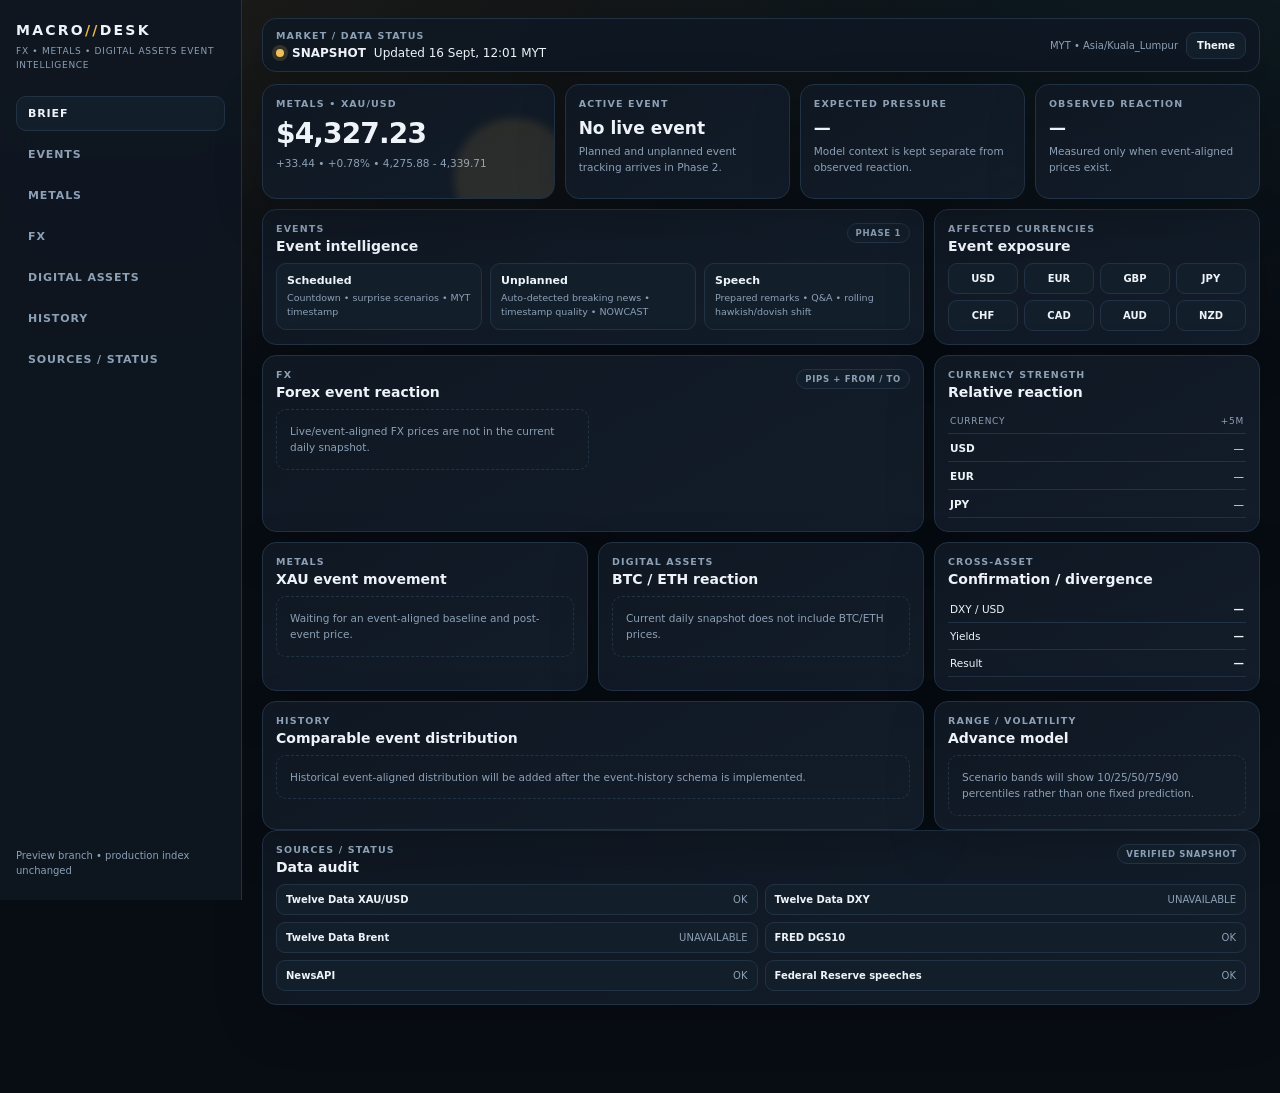
==== macro-preview.html @ f7bb3687 "feat: add MACRO DESK multi-asset preview shell" ====
<!doctype html>
<html lang="en" data-theme="dark">
<head>
  <meta charset="utf-8">
  <meta name="viewport" content="width=device-width, initial-scale=1, viewport-fit=cover">
  <meta name="color-scheme" content="dark light">
  <meta name="theme-color" content="#080d14">
  <title>MACRO//DESK — FX • Metals • Digital Assets Event Intelligence</title>
  <link rel="stylesheet" href="./macro/ui/macro-desk.css">
</head>
<body>
  <div class="app-shell">
    <aside class="rail" aria-label="MACRO DESK navigation">
      <div class="brand-block"><div class="brand">MACRO<span>//</span>DESK</div><div class="brand-sub">FX • Metals • Digital Assets Event Intelligence</div></div>
      <nav class="rail-nav" aria-label="Primary">
        <button class="nav-item active" data-view="BRIEF">BRIEF</button><button class="nav-item" data-view="EVENTS">EVENTS</button><button class="nav-item" data-view="METALS">METALS</button><button class="nav-item" data-view="FX">FX</button><button class="nav-item" data-view="DIGITAL ASSETS">DIGITAL ASSETS</button><button class="nav-item" data-view="HISTORY">HISTORY</button><button class="nav-item" data-view="SOURCES">SOURCES / STATUS</button>
      </nav>
      <div class="rail-foot">Preview branch • production index unchanged</div>
    </aside>

    <main class="main">
      <header class="status-strip">
        <div><div class="eyebrow">MARKET / DATA STATUS</div><div class="status-line"><span id="status-dot" class="status-dot"></span><strong id="feed-status">SNAPSHOT</strong><span id="updated-at">—</span></div></div>
        <div class="status-actions"><span class="time-zone">MYT • Asia/Kuala_Lumpur</span><button id="theme-toggle" class="ghost-btn" type="button">Theme</button></div>
      </header>

      <section class="hero-grid" data-view-section="BRIEF METALS">
        <article class="panel hero-card accent-card"><div class="eyebrow">METALS • XAU/USD</div><div id="xau-price" class="hero-value">—</div><div id="xau-change" class="hero-meta">—</div></article>
        <article class="panel hero-card"><div class="eyebrow">ACTIVE EVENT</div><div id="active-event" class="hero-label">No live event</div><div class="hero-meta">Planned and unplanned event tracking arrives in Phase 2.</div></article>
        <article class="panel hero-card"><div class="eyebrow">EXPECTED PRESSURE</div><div class="hero-label">—</div><div class="hero-meta">Model context is kept separate from observed reaction.</div></article>
        <article class="panel hero-card"><div class="eyebrow">OBSERVED REACTION</div><div class="hero-label">—</div><div class="hero-meta">Measured only when event-aligned prices exist.</div></article>
      </section>

      <section class="content-grid" data-view-section="BRIEF EVENTS">
        <article class="panel span-2"><div class="section-head"><div><div class="eyebrow">EVENTS</div><h2>Event intelligence</h2></div><span class="badge">PHASE 1</span></div><div class="event-placeholder"><div><strong>Scheduled</strong><span>Countdown • surprise scenarios • MYT timestamp</span></div><div><strong>Unplanned</strong><span>Auto-detected breaking news • timestamp quality • NOWCAST</span></div><div><strong>Speech</strong><span>Prepared remarks • Q&amp;A • rolling hawkish/dovish shift</span></div></div></article>
        <article class="panel"><div class="eyebrow">AFFECTED CURRENCIES</div><h2>Event exposure</h2><div class="currency-grid" aria-label="Currency exposure placeholders"><span>USD</span><span>EUR</span><span>GBP</span><span>JPY</span><span>CHF</span><span>CAD</span><span>AUD</span><span>NZD</span></div></article>
      </section>

      <section class="content-grid" data-view-section="BRIEF FX">
        <article class="panel span-2"><div class="section-head"><div><div class="eyebrow">FX</div><h2>Forex event reaction</h2></div><span class="badge">PIPS + FROM / TO</span></div><div id="fx-reactions" class="reaction-grid"><div class="empty-state">Live/event-aligned FX prices are not in the current daily snapshot.</div></div></article>
        <article class="panel"><div class="eyebrow">CURRENCY STRENGTH</div><h2>Relative reaction</h2><div class="mini-table"><div><span>Currency</span><span>+5m</span></div><div><strong>USD</strong><span>—</span></div><div><strong>EUR</strong><span>—</span></div><div><strong>JPY</strong><span>—</span></div></div></article>
      </section>

      <section class="content-grid" data-view-section="BRIEF METALS DIGITAL ASSETS">
        <article class="panel"><div class="eyebrow">METALS</div><h2>XAU event movement</h2><div id="metal-reaction" class="empty-state">Waiting for an event-aligned baseline and post-event price.</div></article>
        <article class="panel"><div class="eyebrow">DIGITAL ASSETS</div><h2>BTC / ETH reaction</h2><div id="digital-reactions" class="empty-state">Current daily snapshot does not include BTC/ETH prices.</div></article>
        <article class="panel"><div class="eyebrow">CROSS-ASSET</div><h2>Confirmation / divergence</h2><div class="state-row"><span>DXY / USD</span><strong>—</strong></div><div class="state-row"><span>Yields</span><strong>—</strong></div><div class="state-row"><span>Result</span><strong>—</strong></div></article>
      </section>

      <section class="content-grid" data-view-section="BRIEF HISTORY">
        <article class="panel span-2"><div class="eyebrow">HISTORY</div><h2>Comparable event distribution</h2><div class="empty-state">Historical event-aligned distribution will be added after the event-history schema is implemented.</div></article>
        <article class="panel"><div class="eyebrow">RANGE / VOLATILITY</div><h2>Advance model</h2><div class="empty-state">Scenario bands will show 10/25/50/75/90 percentiles rather than one fixed prediction.</div></article>
      </section>

      <section class="panel" data-view-section="BRIEF SOURCES"><div class="section-head"><div><div class="eyebrow">SOURCES / STATUS</div><h2>Data audit</h2></div><span id="verified-badge" class="badge">—</span></div><div id="source-list" class="source-list"></div></section>
    </main>

    <nav class="bottom-nav" aria-label="Mobile navigation"><button data-view="METALS">METALS</button><button data-view="FX">FX</button><button data-view="EVENTS">EVENTS</button><button data-view="DIGITAL ASSETS">DIGITAL</button><button data-view="BRIEF" class="active">BRIEF</button></nav>
  </div>
  <script src="./xauusd-data.js"></script>
  <script type="module" src="./macro/ui/app.mjs"></script>
</body>
</html>
---- macro/ui/macro-desk.css ----
:root{--bg:#080d14;--panel:#0f1722;--panel2:#131e2b;--line:#223245;--text:#edf3f8;--muted:#8ca0b6;--gold:#e7b64f;--cyan:#65d3ca;--good:#45d397;--bad:#ff647e;--warn:#efc15a;--shadow:0 18px 50px rgba(0,0,0,.18)}
html[data-theme="light"]{--bg:#edf2f7;--panel:#fff;--panel2:#f4f7fa;--line:#d8e1ea;--text:#101b27;--muted:#63778b;--gold:#9f7118;--cyan:#157f77;--good:#177c59;--bad:#b63b51;--warn:#946d12;--shadow:0 14px 35px rgba(16,27,39,.08)}
*{box-sizing:border-box}html,body{margin:0;min-height:100%;background:var(--bg);color:var(--text);font-family:Inter,ui-sans-serif,system-ui,-apple-system,"Segoe UI",sans-serif}body{background-image:radial-gradient(900px 500px at 9% -10%,color-mix(in srgb,var(--gold) 11%,transparent),transparent),radial-gradient(700px 420px at 95% -8%,color-mix(in srgb,var(--cyan) 8%,transparent),transparent)}button{font:inherit}.app-shell{min-height:100vh;display:grid;grid-template-columns:242px minmax(0,1fr)}.rail{height:100vh;position:sticky;top:0;padding:22px 16px;border-right:1px solid var(--line);background:color-mix(in srgb,var(--panel) 91%,transparent);backdrop-filter:blur(18px);display:flex;flex-direction:column;gap:24px}.brand{font-weight:900;letter-spacing:.16em;font-size:14px}.brand span{color:var(--gold)}.brand-sub{margin-top:7px;color:var(--muted);font-size:9px;line-height:1.5;letter-spacing:.08em;text-transform:uppercase}.rail-nav{display:grid;gap:6px}.nav-item,.bottom-nav button{border:1px solid transparent;background:transparent;color:var(--muted);font-size:11px;font-weight:800;letter-spacing:.08em;text-align:left;padding:10px 11px;border-radius:10px;cursor:pointer}.nav-item:hover,.nav-item.active{color:var(--text);background:var(--panel2);border-color:var(--line)}.rail-foot{margin-top:auto;color:var(--muted);font-size:10px;line-height:1.5}.main{padding:18px 20px 88px;min-width:0}.status-strip{display:flex;justify-content:space-between;align-items:center;gap:14px;padding:11px 13px;border:1px solid var(--line);border-radius:14px;background:color-mix(in srgb,var(--panel) 92%,transparent);box-shadow:var(--shadow)}.eyebrow{font-size:9.5px;font-weight:800;letter-spacing:.12em;color:var(--muted);text-transform:uppercase}.status-line{display:flex;align-items:center;gap:8px;margin-top:5px;font-size:12px}.status-dot{width:8px;height:8px;border-radius:50%;background:var(--warn);box-shadow:0 0 0 4px color-mix(in srgb,var(--warn) 16%,transparent)}.status-actions{display:flex;align-items:center;gap:8px}.time-zone{font-size:10px;color:var(--muted)}.ghost-btn{border:1px solid var(--line);background:var(--panel2);color:var(--text);border-radius:9px;padding:7px 10px;font-size:10px;font-weight:700;cursor:pointer}.hero-grid{display:grid;grid-template-columns:1.3fr repeat(3,1fr);gap:10px;margin-top:12px}.panel{border:1px solid var(--line);border-radius:14px;background:linear-gradient(150deg,color-mix(in srgb,var(--panel) 98%,transparent),color-mix(in srgb,var(--panel2) 94%,transparent));padding:13px;box-shadow:var(--shadow);min-width:0}.accent-card:after{content:"";position:absolute;inset:auto -20px -40px auto;width:120px;height:120px;border-radius:50%;background:color-mix(in srgb,var(--gold) 12%,transparent);filter:blur(4px)}.hero-card{position:relative;overflow:hidden;min-height:115px}.hero-value{margin-top:8px;font-size:28px;font-weight:900;letter-spacing:-.03em;font-variant-numeric:tabular-nums}.hero-label{margin-top:9px;font-size:17px;font-weight:800}.hero-meta{margin-top:6px;color:var(--muted);font-size:10.5px;line-height:1.5}.content-grid{display:grid;grid-template-columns:1fr 1fr 1fr;gap:10px;margin-top:10px}.span-2{grid-column:span 2}.section-head{display:flex;justify-content:space-between;align-items:flex-start;gap:10px}h2{font-size:14px;margin:4px 0 9px}.badge{display:inline-flex;border:1px solid var(--line);background:var(--panel2);color:var(--muted);border-radius:999px;padding:4px 8px;font-size:8.5px;font-weight:800;letter-spacing:.08em}.event-placeholder{display:grid;grid-template-columns:repeat(3,1fr);gap:8px}.event-placeholder>div{padding:10px;border:1px solid var(--line);border-radius:10px;background:var(--panel2)}.event-placeholder strong{display:block;font-size:11px}.event-placeholder span{display:block;color:var(--muted);font-size:9.5px;line-height:1.45;margin-top:4px}.currency-grid{display:grid;grid-template-columns:repeat(4,1fr);gap:6px}.currency-grid span{padding:9px 4px;text-align:center;border:1px solid var(--line);border-radius:9px;background:var(--panel2);font-size:10px;font-weight:800}.empty-state{border:1px dashed var(--line);border-radius:10px;color:var(--muted);padding:13px;font-size:10.5px;line-height:1.55}.reaction-grid{display:grid;grid-template-columns:repeat(2,minmax(0,1fr));gap:8px}.mini-table{display:grid;gap:1px}.mini-table>div,.state-row{display:flex;justify-content:space-between;gap:12px;padding:7px 2px;border-bottom:1px solid var(--line);font-size:10.5px}.mini-table>div:first-child{color:var(--muted);font-size:9px;text-transform:uppercase;letter-spacing:.08em}.source-list{display:grid;grid-template-columns:repeat(2,minmax(0,1fr));gap:7px}.source-item{display:flex;justify-content:space-between;gap:10px;border:1px solid var(--line);background:var(--panel2);padding:9px;border-radius:9px;font-size:10px}.source-item span{color:var(--muted)}.hidden{display:none!important}.bottom-nav{display:none}
@media(max-width:1050px){.app-shell{grid-template-columns:84px minmax(0,1fr)}.rail{padding:18px 9px}.brand{font-size:10px;letter-spacing:.06em}.brand-sub,.rail-foot{display:none}.nav-item{font-size:8.5px;padding:9px 6px}.hero-grid,.content-grid{grid-template-columns:1fr 1fr}.span-2{grid-column:span 2}.event-placeholder{grid-template-columns:1fr}}
@media(max-width:700px){.app-shell{display:block}.rail{display:none}.main{padding:10px 10px calc(86px + env(safe-area-inset-bottom))}.status-strip{position:sticky;top:0;z-index:12;border-radius:12px}.status-actions .time-zone{display:none}.hero-grid,.content-grid{grid-template-columns:1fr}.span-2{grid-column:auto}.hero-card{min-height:100px}.event-placeholder,.reaction-grid,.source-list{grid-template-columns:1fr}.bottom-nav{display:grid;grid-template-columns:repeat(5,1fr);position:fixed;left:8px;right:8px;bottom:calc(8px + env(safe-area-inset-bottom));z-index:20;border:1px solid var(--line);border-radius:15px;padding:5px;background:color-mix(in srgb,var(--panel) 96%,transparent);box-shadow:0 18px 60px rgba(0,0,0,.35);backdrop-filter:blur(16px)}.bottom-nav button{padding:9px 3px;text-align:center;font-size:8px;letter-spacing:.02em}.bottom-nav button.active{background:var(--panel2);border-color:var(--line);color:var(--gold)}.currency-grid{grid-template-columns:repeat(4,1fr)}}
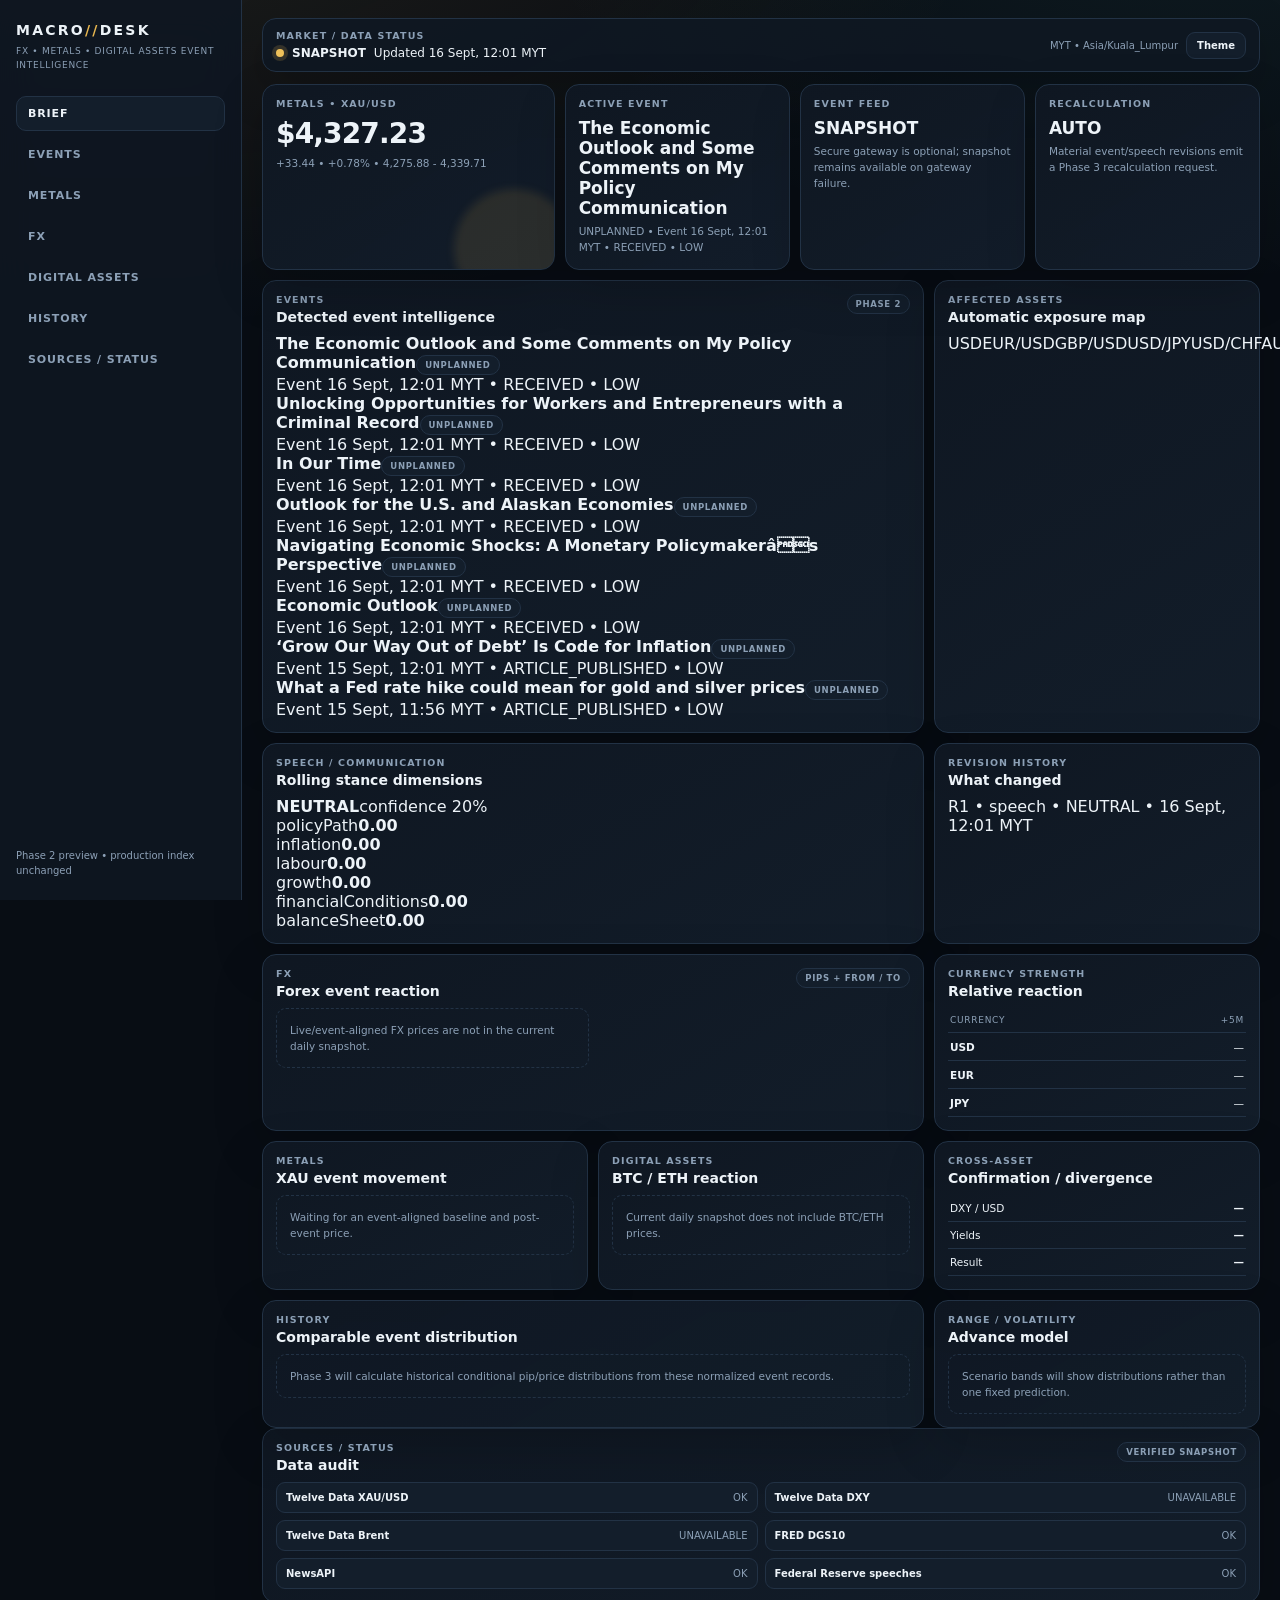
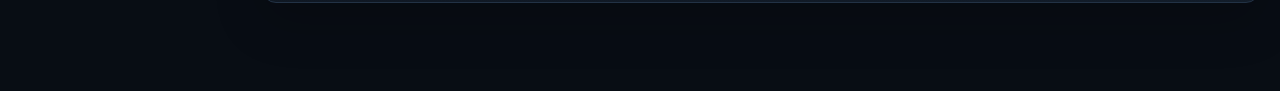
==== commit 1712599d: "feat: add Phase 2 event and speech surfaces" ====
--- a/macro-preview.html
+++ b/macro-preview.html
@@ -1,63 +1,12 @@
-<!doctype html>
-<html lang="en" data-theme="dark">
-<head>
-  <meta charset="utf-8">
-  <meta name="viewport" content="width=device-width, initial-scale=1, viewport-fit=cover">
-  <meta name="color-scheme" content="dark light">
-  <meta name="theme-color" content="#080d14">
-  <title>MACRO//DESK — FX • Metals • Digital Assets Event Intelligence</title>
-  <link rel="stylesheet" href="./macro/ui/macro-desk.css">
-</head>
-<body>
-  <div class="app-shell">
-    <aside class="rail" aria-label="MACRO DESK navigation">
-      <div class="brand-block"><div class="brand">MACRO<span>//</span>DESK</div><div class="brand-sub">FX • Metals • Digital Assets Event Intelligence</div></div>
-      <nav class="rail-nav" aria-label="Primary">
-        <button class="nav-item active" data-view="BRIEF">BRIEF</button><button class="nav-item" data-view="EVENTS">EVENTS</button><button class="nav-item" data-view="METALS">METALS</button><button class="nav-item" data-view="FX">FX</button><button class="nav-item" data-view="DIGITAL ASSETS">DIGITAL ASSETS</button><button class="nav-item" data-view="HISTORY">HISTORY</button><button class="nav-item" data-view="SOURCES">SOURCES / STATUS</button>
-      </nav>
-      <div class="rail-foot">Preview branch • production index unchanged</div>
-    </aside>
-
-    <main class="main">
-      <header class="status-strip">
-        <div><div class="eyebrow">MARKET / DATA STATUS</div><div class="status-line"><span id="status-dot" class="status-dot"></span><strong id="feed-status">SNAPSHOT</strong><span id="updated-at">—</span></div></div>
-        <div class="status-actions"><span class="time-zone">MYT • Asia/Kuala_Lumpur</span><button id="theme-toggle" class="ghost-btn" type="button">Theme</button></div>
-      </header>
-
-      <section class="hero-grid" data-view-section="BRIEF METALS">
-        <article class="panel hero-card accent-card"><div class="eyebrow">METALS • XAU/USD</div><div id="xau-price" class="hero-value">—</div><div id="xau-change" class="hero-meta">—</div></article>
-        <article class="panel hero-card"><div class="eyebrow">ACTIVE EVENT</div><div id="active-event" class="hero-label">No live event</div><div class="hero-meta">Planned and unplanned event tracking arrives in Phase 2.</div></article>
-        <article class="panel hero-card"><div class="eyebrow">EXPECTED PRESSURE</div><div class="hero-label">—</div><div class="hero-meta">Model context is kept separate from observed reaction.</div></article>
-        <article class="panel hero-card"><div class="eyebrow">OBSERVED REACTION</div><div class="hero-label">—</div><div class="hero-meta">Measured only when event-aligned prices exist.</div></article>
-      </section>
-
-      <section class="content-grid" data-view-section="BRIEF EVENTS">
-        <article class="panel span-2"><div class="section-head"><div><div class="eyebrow">EVENTS</div><h2>Event intelligence</h2></div><span class="badge">PHASE 1</span></div><div class="event-placeholder"><div><strong>Scheduled</strong><span>Countdown • surprise scenarios • MYT timestamp</span></div><div><strong>Unplanned</strong><span>Auto-detected breaking news • timestamp quality • NOWCAST</span></div><div><strong>Speech</strong><span>Prepared remarks • Q&amp;A • rolling hawkish/dovish shift</span></div></div></article>
-        <article class="panel"><div class="eyebrow">AFFECTED CURRENCIES</div><h2>Event exposure</h2><div class="currency-grid" aria-label="Currency exposure placeholders"><span>USD</span><span>EUR</span><span>GBP</span><span>JPY</span><span>CHF</span><span>CAD</span><span>AUD</span><span>NZD</span></div></article>
-      </section>
-
-      <section class="content-grid" data-view-section="BRIEF FX">
-        <article class="panel span-2"><div class="section-head"><div><div class="eyebrow">FX</div><h2>Forex event reaction</h2></div><span class="badge">PIPS + FROM / TO</span></div><div id="fx-reactions" class="reaction-grid"><div class="empty-state">Live/event-aligned FX prices are not in the current daily snapshot.</div></div></article>
-        <article class="panel"><div class="eyebrow">CURRENCY STRENGTH</div><h2>Relative reaction</h2><div class="mini-table"><div><span>Currency</span><span>+5m</span></div><div><strong>USD</strong><span>—</span></div><div><strong>EUR</strong><span>—</span></div><div><strong>JPY</strong><span>—</span></div></div></article>
-      </section>
-
-      <section class="content-grid" data-view-section="BRIEF METALS DIGITAL ASSETS">
-        <article class="panel"><div class="eyebrow">METALS</div><h2>XAU event movement</h2><div id="metal-reaction" class="empty-state">Waiting for an event-aligned baseline and post-event price.</div></article>
-        <article class="panel"><div class="eyebrow">DIGITAL ASSETS</div><h2>BTC / ETH reaction</h2><div id="digital-reactions" class="empty-state">Current daily snapshot does not include BTC/ETH prices.</div></article>
-        <article class="panel"><div class="eyebrow">CROSS-ASSET</div><h2>Confirmation / divergence</h2><div class="state-row"><span>DXY / USD</span><strong>—</strong></div><div class="state-row"><span>Yields</span><strong>—</strong></div><div class="state-row"><span>Result</span><strong>—</strong></div></article>
-      </section>
-
-      <section class="content-grid" data-view-section="BRIEF HISTORY">
-        <article class="panel span-2"><div class="eyebrow">HISTORY</div><h2>Comparable event distribution</h2><div class="empty-state">Historical event-aligned distribution will be added after the event-history schema is implemented.</div></article>
-        <article class="panel"><div class="eyebrow">RANGE / VOLATILITY</div><h2>Advance model</h2><div class="empty-state">Scenario bands will show 10/25/50/75/90 percentiles rather than one fixed prediction.</div></article>
-      </section>
-
-      <section class="panel" data-view-section="BRIEF SOURCES"><div class="section-head"><div><div class="eyebrow">SOURCES / STATUS</div><h2>Data audit</h2></div><span id="verified-badge" class="badge">—</span></div><div id="source-list" class="source-list"></div></section>
-    </main>
-
-    <nav class="bottom-nav" aria-label="Mobile navigation"><button data-view="METALS">METALS</button><button data-view="FX">FX</button><button data-view="EVENTS">EVENTS</button><button data-view="DIGITAL ASSETS">DIGITAL</button><button data-view="BRIEF" class="active">BRIEF</button></nav>
-  </div>
-  <script src="./xauusd-data.js"></script>
-  <script type="module" src="./macro/ui/app.mjs"></script>
-</body>
-</html>
+<!doctype html><html lang="en" data-theme="dark"><head><meta charset="utf-8"><meta name="viewport" content="width=device-width, initial-scale=1, viewport-fit=cover"><meta name="color-scheme" content="dark light"><meta name="theme-color" content="#080d14"><title>MACRO//DESK — FX • Metals • Digital Assets Event Intelligence</title><link rel="stylesheet" href="./macro/ui/macro-desk.css"></head><body>
+<div class="app-shell"><aside class="rail" aria-label="MACRO DESK navigation"><div class="brand-block"><div class="brand">MACRO<span>//</span>DESK</div><div class="brand-sub">FX • Metals • Digital Assets Event Intelligence</div></div><nav class="rail-nav" aria-label="Primary"><button class="nav-item active" data-view="BRIEF">BRIEF</button><button class="nav-item" data-view="EVENTS">EVENTS</button><button class="nav-item" data-view="METALS">METALS</button><button class="nav-item" data-view="FX">FX</button><button class="nav-item" data-view="DIGITAL ASSETS">DIGITAL ASSETS</button><button class="nav-item" data-view="HISTORY">HISTORY</button><button class="nav-item" data-view="SOURCES">SOURCES / STATUS</button></nav><div class="rail-foot">Phase 2 preview • production index unchanged</div></aside>
+<main class="main"><header class="status-strip"><div><div class="eyebrow">MARKET / DATA STATUS</div><div class="status-line"><span id="status-dot" class="status-dot"></span><strong id="feed-status">SNAPSHOT</strong><span id="updated-at">—</span></div></div><div class="status-actions"><span class="time-zone">MYT • Asia/Kuala_Lumpur</span><button id="theme-toggle" class="ghost-btn" type="button">Theme</button></div></header>
+<section class="hero-grid" data-view-section="BRIEF METALS EVENTS"><article class="panel hero-card accent-card"><div class="eyebrow">METALS • XAU/USD</div><div id="xau-price" class="hero-value">—</div><div id="xau-change" class="hero-meta">—</div></article><article class="panel hero-card"><div class="eyebrow">ACTIVE EVENT</div><div id="active-event" class="hero-label">No active material event</div><div id="active-event-meta" class="hero-meta">—</div></article><article class="panel hero-card"><div class="eyebrow">EVENT FEED</div><div id="event-feed-state" class="hero-label">SNAPSHOT</div><div class="hero-meta">Secure gateway is optional; snapshot remains available on gateway failure.</div></article><article class="panel hero-card"><div class="eyebrow">RECALCULATION</div><div class="hero-label">AUTO</div><div class="hero-meta">Material event/speech revisions emit a Phase 3 recalculation request.</div></article></section>
+<section class="content-grid" data-view-section="BRIEF EVENTS"><article class="panel span-2"><div class="section-head"><div><div class="eyebrow">EVENTS</div><h2>Detected event intelligence</h2></div><span class="badge">PHASE 2</span></div><div id="event-list" class="event-list"></div></article><article class="panel"><div class="eyebrow">AFFECTED ASSETS</div><h2>Automatic exposure map</h2><div id="affected-assets" class="asset-chip-grid"></div></article></section>
+<section class="content-grid" data-view-section="BRIEF EVENTS"><article class="panel span-2"><div class="eyebrow">SPEECH / COMMUNICATION</div><h2>Rolling stance dimensions</h2><div id="speech-panel"></div></article><article class="panel"><div class="eyebrow">REVISION HISTORY</div><h2>What changed</h2><div id="revision-list"></div></article></section>
+<section class="content-grid" data-view-section="BRIEF FX"><article class="panel span-2"><div class="section-head"><div><div class="eyebrow">FX</div><h2>Forex event reaction</h2></div><span class="badge">PIPS + FROM / TO</span></div><div id="fx-reactions" class="reaction-grid"><div class="empty-state">Live/event-aligned FX prices are not in the current daily snapshot.</div></div></article><article class="panel"><div class="eyebrow">CURRENCY STRENGTH</div><h2>Relative reaction</h2><div class="mini-table"><div><span>Currency</span><span>+5m</span></div><div><strong>USD</strong><span>—</span></div><div><strong>EUR</strong><span>—</span></div><div><strong>JPY</strong><span>—</span></div></div></article></section>
+<section class="content-grid" data-view-section="BRIEF METALS DIGITAL ASSETS"><article class="panel"><div class="eyebrow">METALS</div><h2>XAU event movement</h2><div id="metal-reaction" class="empty-state">Waiting for an event-aligned baseline and post-event price.</div></article><article class="panel"><div class="eyebrow">DIGITAL ASSETS</div><h2>BTC / ETH reaction</h2><div id="digital-reactions" class="empty-state">Current daily snapshot does not include BTC/ETH prices.</div></article><article class="panel"><div class="eyebrow">CROSS-ASSET</div><h2>Confirmation / divergence</h2><div class="state-row"><span>DXY / USD</span><strong>—</strong></div><div class="state-row"><span>Yields</span><strong>—</strong></div><div class="state-row"><span>Result</span><strong>—</strong></div></article></section>
+<section class="content-grid" data-view-section="BRIEF HISTORY"><article class="panel span-2"><div class="eyebrow">HISTORY</div><h2>Comparable event distribution</h2><div class="empty-state">Phase 3 will calculate historical conditional pip/price distributions from these normalized event records.</div></article><article class="panel"><div class="eyebrow">RANGE / VOLATILITY</div><h2>Advance model</h2><div class="empty-state">Scenario bands will show distributions rather than one fixed prediction.</div></article></section>
+<section class="panel" data-view-section="BRIEF SOURCES"><div class="section-head"><div><div class="eyebrow">SOURCES / STATUS</div><h2>Data audit</h2></div><span id="verified-badge" class="badge">—</span></div><div id="source-list" class="source-list"></div></section></main>
+<nav class="bottom-nav" aria-label="Mobile navigation"><button data-view="METALS">METALS</button><button data-view="FX">FX</button><button data-view="EVENTS">EVENTS</button><button data-view="DIGITAL ASSETS">DIGITAL</button><button data-view="BRIEF" class="active">BRIEF</button></nav></div>
+<script src="./xauusd-data.js"></script><script type="module" src="./macro/ui/app.mjs"></script></body></html>
--- a/macro/ui/macro-desk.css
+++ b/macro/ui/macro-desk.css
@@ -3,3 +3,4 @@
 *{box-sizing:border-box}html,body{margin:0;min-height:100%;background:var(--bg);color:var(--text);font-family:Inter,ui-sans-serif,system-ui,-apple-system,"Segoe UI",sans-serif}body{background-image:radial-gradient(900px 500px at 9% -10%,color-mix(in srgb,var(--gold) 11%,transparent),transparent),radial-gradient(700px 420px at 95% -8%,color-mix(in srgb,var(--cyan) 8%,transparent),transparent)}button{font:inherit}.app-shell{min-height:100vh;display:grid;grid-template-columns:242px minmax(0,1fr)}.rail{height:100vh;position:sticky;top:0;padding:22px 16px;border-right:1px solid var(--line);background:color-mix(in srgb,var(--panel) 91%,transparent);backdrop-filter:blur(18px);display:flex;flex-direction:column;gap:24px}.brand{font-weight:900;letter-spacing:.16em;font-size:14px}.brand span{color:var(--gold)}.brand-sub{margin-top:7px;color:var(--muted);font-size:9px;line-height:1.5;letter-spacing:.08em;text-transform:uppercase}.rail-nav{display:grid;gap:6px}.nav-item,.bottom-nav button{border:1px solid transparent;background:transparent;color:var(--muted);font-size:11px;font-weight:800;letter-spacing:.08em;text-align:left;padding:10px 11px;border-radius:10px;cursor:pointer}.nav-item:hover,.nav-item.active{color:var(--text);background:var(--panel2);border-color:var(--line)}.rail-foot{margin-top:auto;color:var(--muted);font-size:10px;line-height:1.5}.main{padding:18px 20px 88px;min-width:0}.status-strip{display:flex;justify-content:space-between;align-items:center;gap:14px;padding:11px 13px;border:1px solid var(--line);border-radius:14px;background:color-mix(in srgb,var(--panel) 92%,transparent);box-shadow:var(--shadow)}.eyebrow{font-size:9.5px;font-weight:800;letter-spacing:.12em;color:var(--muted);text-transform:uppercase}.status-line{display:flex;align-items:center;gap:8px;margin-top:5px;font-size:12px}.status-dot{width:8px;height:8px;border-radius:50%;background:var(--warn);box-shadow:0 0 0 4px color-mix(in srgb,var(--warn) 16%,transparent)}.status-actions{display:flex;align-items:center;gap:8px}.time-zone{font-size:10px;color:var(--muted)}.ghost-btn{border:1px solid var(--line);background:var(--panel2);color:var(--text);border-radius:9px;padding:7px 10px;font-size:10px;font-weight:700;cursor:pointer}.hero-grid{display:grid;grid-template-columns:1.3fr repeat(3,1fr);gap:10px;margin-top:12px}.panel{border:1px solid var(--line);border-radius:14px;background:linear-gradient(150deg,color-mix(in srgb,var(--panel) 98%,transparent),color-mix(in srgb,var(--panel2) 94%,transparent));padding:13px;box-shadow:var(--shadow);min-width:0}.accent-card:after{content:"";position:absolute;inset:auto -20px -40px auto;width:120px;height:120px;border-radius:50%;background:color-mix(in srgb,var(--gold) 12%,transparent);filter:blur(4px)}.hero-card{position:relative;overflow:hidden;min-height:115px}.hero-value{margin-top:8px;font-size:28px;font-weight:900;letter-spacing:-.03em;font-variant-numeric:tabular-nums}.hero-label{margin-top:9px;font-size:17px;font-weight:800}.hero-meta{margin-top:6px;color:var(--muted);font-size:10.5px;line-height:1.5}.content-grid{display:grid;grid-template-columns:1fr 1fr 1fr;gap:10px;margin-top:10px}.span-2{grid-column:span 2}.section-head{display:flex;justify-content:space-between;align-items:flex-start;gap:10px}h2{font-size:14px;margin:4px 0 9px}.badge{display:inline-flex;border:1px solid var(--line);background:var(--panel2);color:var(--muted);border-radius:999px;padding:4px 8px;font-size:8.5px;font-weight:800;letter-spacing:.08em}.event-placeholder{display:grid;grid-template-columns:repeat(3,1fr);gap:8px}.event-placeholder>div{padding:10px;border:1px solid var(--line);border-radius:10px;background:var(--panel2)}.event-placeholder strong{display:block;font-size:11px}.event-placeholder span{display:block;color:var(--muted);font-size:9.5px;line-height:1.45;margin-top:4px}.currency-grid{display:grid;grid-template-columns:repeat(4,1fr);gap:6px}.currency-grid span{padding:9px 4px;text-align:center;border:1px solid var(--line);border-radius:9px;background:var(--panel2);font-size:10px;font-weight:800}.empty-state{border:1px dashed var(--line);border-radius:10px;color:var(--muted);padding:13px;font-size:10.5px;line-height:1.55}.reaction-grid{display:grid;grid-template-columns:repeat(2,minmax(0,1fr));gap:8px}.mini-table{display:grid;gap:1px}.mini-table>div,.state-row{display:flex;justify-content:space-between;gap:12px;padding:7px 2px;border-bottom:1px solid var(--line);font-size:10.5px}.mini-table>div:first-child{color:var(--muted);font-size:9px;text-transform:uppercase;letter-spacing:.08em}.source-list{display:grid;grid-template-columns:repeat(2,minmax(0,1fr));gap:7px}.source-item{display:flex;justify-content:space-between;gap:10px;border:1px solid var(--line);background:var(--panel2);padding:9px;border-radius:9px;font-size:10px}.source-item span{color:var(--muted)}.hidden{display:none!important}.bottom-nav{display:none}
 @media(max-width:1050px){.app-shell{grid-template-columns:84px minmax(0,1fr)}.rail{padding:18px 9px}.brand{font-size:10px;letter-spacing:.06em}.brand-sub,.rail-foot{display:none}.nav-item{font-size:8.5px;padding:9px 6px}.hero-grid,.content-grid{grid-template-columns:1fr 1fr}.span-2{grid-column:span 2}.event-placeholder{grid-template-columns:1fr}}
 @media(max-width:700px){.app-shell{display:block}.rail{display:none}.main{padding:10px 10px calc(86px + env(safe-area-inset-bottom))}.status-strip{position:sticky;top:0;z-index:12;border-radius:12px}.status-actions .time-zone{display:none}.hero-grid,.content-grid{grid-template-columns:1fr}.span-2{grid-column:auto}.hero-card{min-height:100px}.event-placeholder,.reaction-grid,.source-list{grid-template-columns:1fr}.bottom-nav{display:grid;grid-template-columns:repeat(5,1fr);position:fixed;left:8px;right:8px;bottom:calc(8px + env(safe-area-inset-bottom));z-index:20;border:1px solid var(--line);border-radius:15px;padding:5px;background:color-mix(in srgb,var(--panel) 96%,transparent);box-shadow:0 18px 60px rgba(0,0,0,.35);backdrop-filter:blur(16px)}.bottom-nav button{padding:9px 3px;text-align:center;font-size:8px;letter-spacing:.02em}.bottom-nav button.active{background:var(--panel2);border-color:var(--line);color:var(--gold)}.currency-grid{grid-template-columns:repeat(4,1fr)}}
+.reaction-card{border:1px solid var(--line);border-radius:11px;padding:11px;background:var(--panel2)}.reaction-title{font-size:11px;font-weight:900;letter-spacing:.05em}.reaction-prices{margin-top:5px;color:var(--muted);font-size:10px;font-variant-numeric:tabular-nums}.reaction-move{margin-top:7px;font-size:15px;font-weight:900;font-variant-numeric:tabular-nums}.reaction-states{display:grid;grid-template-columns:auto 1fr;gap:4px 10px;margin-top:9px;padding-top:8px;border-top:1px solid var(--line);font-size:9.5px}.reaction-states span{color:var(--muted)}.reaction-states strong{text-align:right}.reaction-detail{margin-top:7px;color:var(--muted);font-size:9px;line-height:1.45}
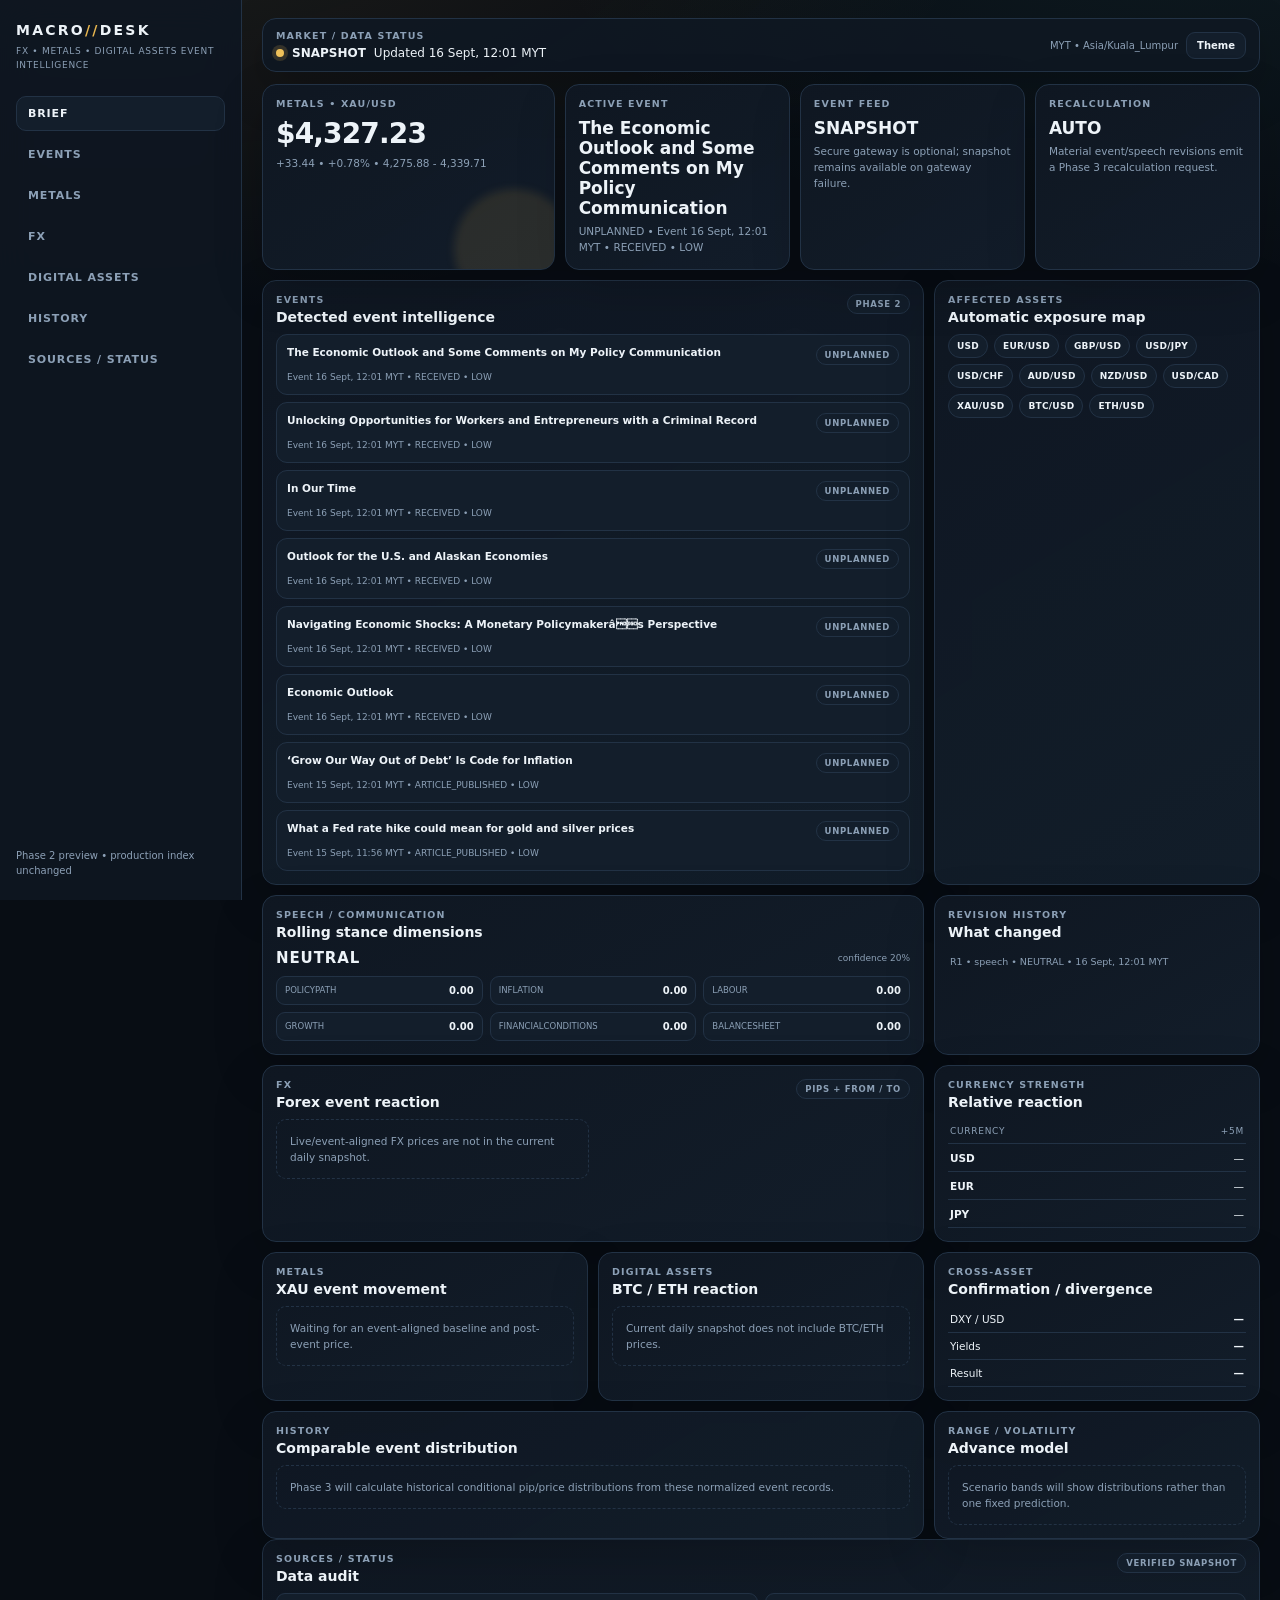
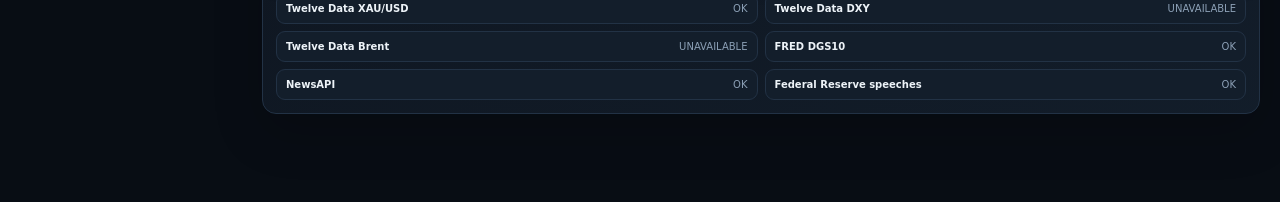
==== commit fcc642b9: "style: load Phase 2 event panel stylesheet" ====
--- a/macro-preview.html
+++ b/macro-preview.html
@@ -1,4 +1,4 @@
-<!doctype html><html lang="en" data-theme="dark"><head><meta charset="utf-8"><meta name="viewport" content="width=device-width, initial-scale=1, viewport-fit=cover"><meta name="color-scheme" content="dark light"><meta name="theme-color" content="#080d14"><title>MACRO//DESK — FX • Metals • Digital Assets Event Intelligence</title><link rel="stylesheet" href="./macro/ui/macro-desk.css"></head><body>
+<!doctype html><html lang="en" data-theme="dark"><head><meta charset="utf-8"><meta name="viewport" content="width=device-width, initial-scale=1, viewport-fit=cover"><meta name="color-scheme" content="dark light"><meta name="theme-color" content="#080d14"><title>MACRO//DESK — FX • Metals • Digital Assets Event Intelligence</title><link rel="stylesheet" href="./macro/ui/macro-desk.css"><link rel="stylesheet" href="./macro/ui/phase2.css"></head><body>
 <div class="app-shell"><aside class="rail" aria-label="MACRO DESK navigation"><div class="brand-block"><div class="brand">MACRO<span>//</span>DESK</div><div class="brand-sub">FX • Metals • Digital Assets Event Intelligence</div></div><nav class="rail-nav" aria-label="Primary"><button class="nav-item active" data-view="BRIEF">BRIEF</button><button class="nav-item" data-view="EVENTS">EVENTS</button><button class="nav-item" data-view="METALS">METALS</button><button class="nav-item" data-view="FX">FX</button><button class="nav-item" data-view="DIGITAL ASSETS">DIGITAL ASSETS</button><button class="nav-item" data-view="HISTORY">HISTORY</button><button class="nav-item" data-view="SOURCES">SOURCES / STATUS</button></nav><div class="rail-foot">Phase 2 preview • production index unchanged</div></aside>
 <main class="main"><header class="status-strip"><div><div class="eyebrow">MARKET / DATA STATUS</div><div class="status-line"><span id="status-dot" class="status-dot"></span><strong id="feed-status">SNAPSHOT</strong><span id="updated-at">—</span></div></div><div class="status-actions"><span class="time-zone">MYT • Asia/Kuala_Lumpur</span><button id="theme-toggle" class="ghost-btn" type="button">Theme</button></div></header>
 <section class="hero-grid" data-view-section="BRIEF METALS EVENTS"><article class="panel hero-card accent-card"><div class="eyebrow">METALS • XAU/USD</div><div id="xau-price" class="hero-value">—</div><div id="xau-change" class="hero-meta">—</div></article><article class="panel hero-card"><div class="eyebrow">ACTIVE EVENT</div><div id="active-event" class="hero-label">No active material event</div><div id="active-event-meta" class="hero-meta">—</div></article><article class="panel hero-card"><div class="eyebrow">EVENT FEED</div><div id="event-feed-state" class="hero-label">SNAPSHOT</div><div class="hero-meta">Secure gateway is optional; snapshot remains available on gateway failure.</div></article><article class="panel hero-card"><div class="eyebrow">RECALCULATION</div><div class="hero-label">AUTO</div><div class="hero-meta">Material event/speech revisions emit a Phase 3 recalculation request.</div></article></section>
--- a/macro/ui/phase2.css
+++ b/macro/ui/phase2.css
@@ -0,0 +1 @@
+.event-list{display:grid;gap:7px}.event-row{border:1px solid var(--line);background:var(--panel2);border-radius:11px;padding:10px}.event-row-top{display:flex;justify-content:space-between;gap:10px;align-items:flex-start}.event-row-top strong{font-size:10.5px;line-height:1.4}.event-row-meta{margin-top:6px;color:var(--muted);font-size:9px;line-height:1.45}.asset-chip-grid{display:flex;flex-wrap:wrap;gap:6px}.asset-chip-grid>span{display:inline-flex;padding:6px 8px;border:1px solid var(--line);border-radius:999px;background:var(--panel2);font-size:9px;font-weight:800;letter-spacing:.03em}.speech-head{display:flex;align-items:center;justify-content:space-between;gap:12px;margin-bottom:9px}.speech-head strong{font-size:15px;letter-spacing:.06em}.speech-head span{color:var(--muted);font-size:9px}.dimension-grid{display:grid;grid-template-columns:repeat(3,minmax(0,1fr));gap:7px}.dimension-grid>div{border:1px solid var(--line);background:var(--panel2);border-radius:9px;padding:8px;display:flex;justify-content:space-between;gap:8px}.dimension-grid span{color:var(--muted);font-size:8.5px;text-transform:uppercase}.dimension-grid strong{font-size:10px;font-variant-numeric:tabular-nums}.revision-row{padding:7px 2px;border-bottom:1px solid var(--line);font-size:9.5px;color:var(--muted)}.revision-row:last-child{border-bottom:0}@media(max-width:700px){.dimension-grid{grid-template-columns:1fr 1fr}.event-row-top{align-items:center}.asset-chip-grid>span{font-size:8px}}
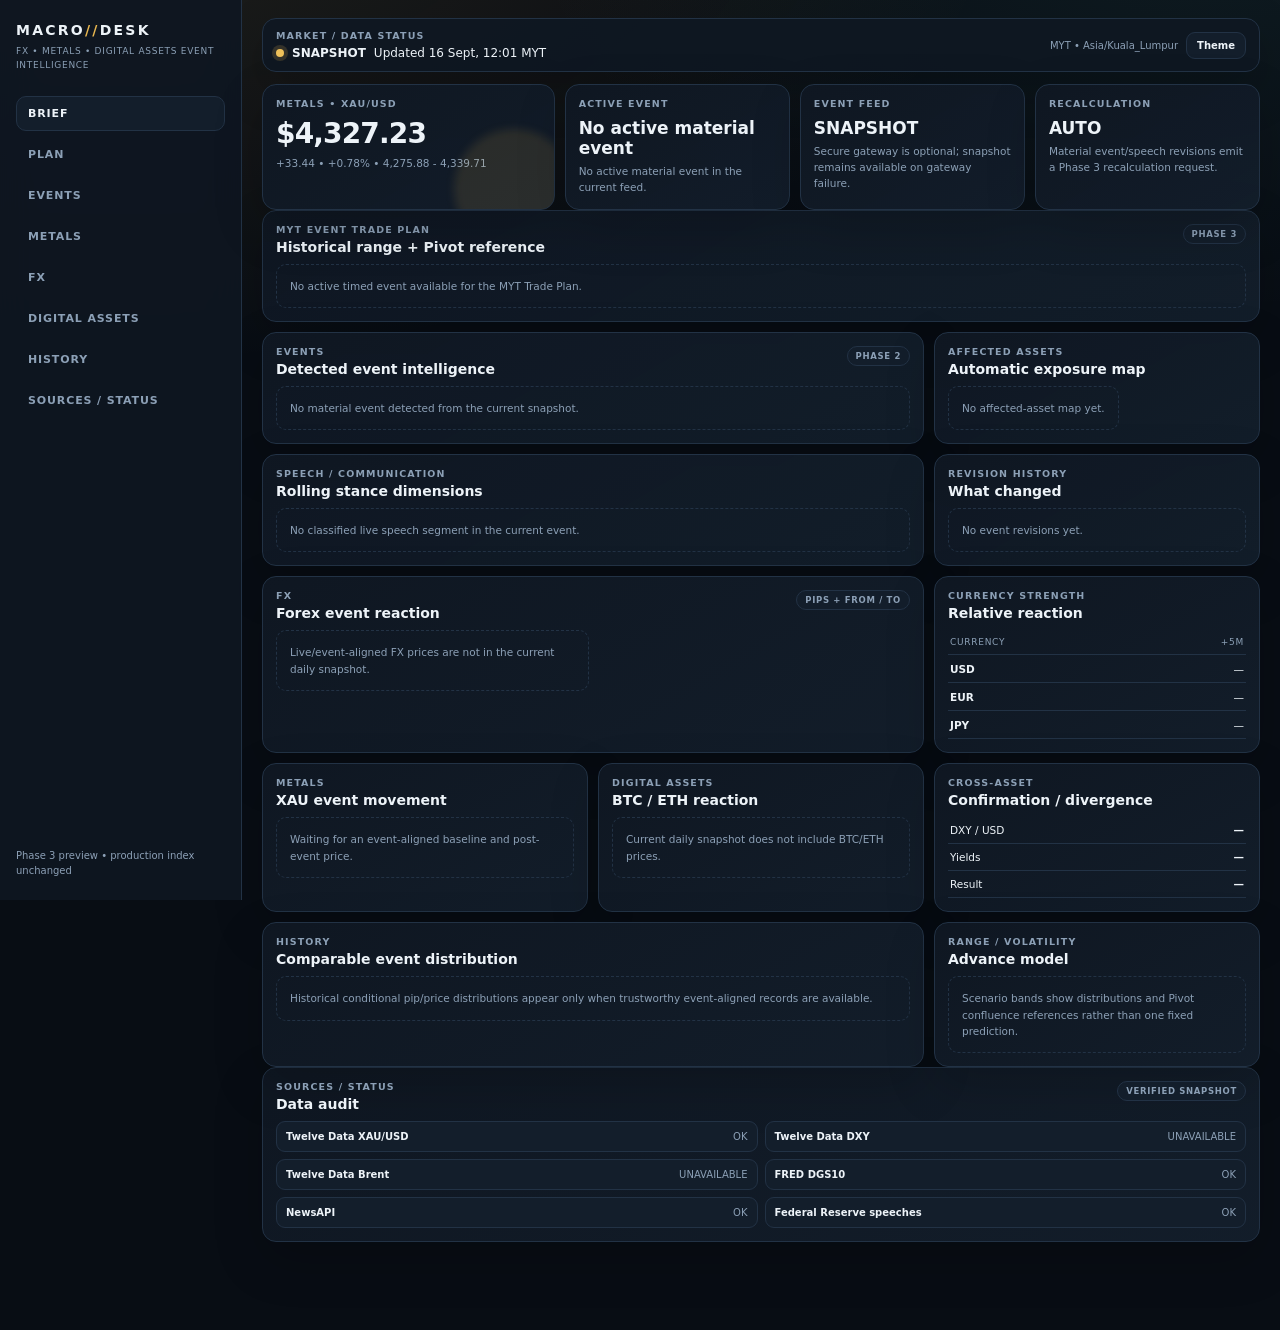
==== commit 5b8109ee: "feat: add Phase 3 MYT Trade Plan preview surface" ====
--- a/macro-preview.html
+++ b/macro-preview.html
@@ -1,12 +1,13 @@
-<!doctype html><html lang="en" data-theme="dark"><head><meta charset="utf-8"><meta name="viewport" content="width=device-width, initial-scale=1, viewport-fit=cover"><meta name="color-scheme" content="dark light"><meta name="theme-color" content="#080d14"><title>MACRO//DESK — FX • Metals • Digital Assets Event Intelligence</title><link rel="stylesheet" href="./macro/ui/macro-desk.css"><link rel="stylesheet" href="./macro/ui/phase2.css"></head><body>
-<div class="app-shell"><aside class="rail" aria-label="MACRO DESK navigation"><div class="brand-block"><div class="brand">MACRO<span>//</span>DESK</div><div class="brand-sub">FX • Metals • Digital Assets Event Intelligence</div></div><nav class="rail-nav" aria-label="Primary"><button class="nav-item active" data-view="BRIEF">BRIEF</button><button class="nav-item" data-view="EVENTS">EVENTS</button><button class="nav-item" data-view="METALS">METALS</button><button class="nav-item" data-view="FX">FX</button><button class="nav-item" data-view="DIGITAL ASSETS">DIGITAL ASSETS</button><button class="nav-item" data-view="HISTORY">HISTORY</button><button class="nav-item" data-view="SOURCES">SOURCES / STATUS</button></nav><div class="rail-foot">Phase 2 preview • production index unchanged</div></aside>
+<!doctype html><html lang="en" data-theme="dark"><head><meta charset="utf-8"><meta name="viewport" content="width=device-width, initial-scale=1, viewport-fit=cover"><meta name="color-scheme" content="dark light"><meta name="theme-color" content="#080d14"><title>MACRO//DESK — FX • Metals • Digital Assets Event Intelligence</title><link rel="stylesheet" href="./macro/ui/macro-desk.css"><link rel="stylesheet" href="./macro/ui/phase2.css"><link rel="stylesheet" href="./macro/ui/phase3.css"></head><body>
+<div class="app-shell"><aside class="rail" aria-label="MACRO DESK navigation"><div class="brand-block"><div class="brand">MACRO<span>//</span>DESK</div><div class="brand-sub">FX • Metals • Digital Assets Event Intelligence</div></div><nav class="rail-nav" aria-label="Primary"><button class="nav-item active" data-view="BRIEF">BRIEF</button><button class="nav-item" data-view="PLAN">PLAN</button><button class="nav-item" data-view="EVENTS">EVENTS</button><button class="nav-item" data-view="METALS">METALS</button><button class="nav-item" data-view="FX">FX</button><button class="nav-item" data-view="DIGITAL ASSETS">DIGITAL ASSETS</button><button class="nav-item" data-view="HISTORY">HISTORY</button><button class="nav-item" data-view="SOURCES">SOURCES / STATUS</button></nav><div class="rail-foot">Phase 3 preview • production index unchanged</div></aside>
 <main class="main"><header class="status-strip"><div><div class="eyebrow">MARKET / DATA STATUS</div><div class="status-line"><span id="status-dot" class="status-dot"></span><strong id="feed-status">SNAPSHOT</strong><span id="updated-at">—</span></div></div><div class="status-actions"><span class="time-zone">MYT • Asia/Kuala_Lumpur</span><button id="theme-toggle" class="ghost-btn" type="button">Theme</button></div></header>
-<section class="hero-grid" data-view-section="BRIEF METALS EVENTS"><article class="panel hero-card accent-card"><div class="eyebrow">METALS • XAU/USD</div><div id="xau-price" class="hero-value">—</div><div id="xau-change" class="hero-meta">—</div></article><article class="panel hero-card"><div class="eyebrow">ACTIVE EVENT</div><div id="active-event" class="hero-label">No active material event</div><div id="active-event-meta" class="hero-meta">—</div></article><article class="panel hero-card"><div class="eyebrow">EVENT FEED</div><div id="event-feed-state" class="hero-label">SNAPSHOT</div><div class="hero-meta">Secure gateway is optional; snapshot remains available on gateway failure.</div></article><article class="panel hero-card"><div class="eyebrow">RECALCULATION</div><div class="hero-label">AUTO</div><div class="hero-meta">Material event/speech revisions emit a Phase 3 recalculation request.</div></article></section>
+<section class="hero-grid" data-view-section="BRIEF PLAN METALS EVENTS"><article class="panel hero-card accent-card"><div class="eyebrow">METALS • XAU/USD</div><div id="xau-price" class="hero-value">—</div><div id="xau-change" class="hero-meta">—</div></article><article class="panel hero-card"><div class="eyebrow">ACTIVE EVENT</div><div id="active-event" class="hero-label">No active material event</div><div id="active-event-meta" class="hero-meta">—</div></article><article class="panel hero-card"><div class="eyebrow">EVENT FEED</div><div id="event-feed-state" class="hero-label">SNAPSHOT</div><div class="hero-meta">Secure gateway is optional; snapshot remains available on gateway failure.</div></article><article class="panel hero-card"><div class="eyebrow">RECALCULATION</div><div class="hero-label">AUTO</div><div class="hero-meta">Material event/speech revisions emit a Phase 3 recalculation request.</div></article></section>
+<section id="trade-plan-section" class="panel" data-view-section="BRIEF PLAN EVENTS"><div class="section-head"><div><div class="eyebrow">MYT EVENT TRADE PLAN</div><h2>Historical range + Pivot reference</h2></div><span class="badge">PHASE 3</span></div><div id="trade-plan-host" class="empty-state">No active timed event available for the MYT Trade Plan.</div></section>
 <section class="content-grid" data-view-section="BRIEF EVENTS"><article class="panel span-2"><div class="section-head"><div><div class="eyebrow">EVENTS</div><h2>Detected event intelligence</h2></div><span class="badge">PHASE 2</span></div><div id="event-list" class="event-list"></div></article><article class="panel"><div class="eyebrow">AFFECTED ASSETS</div><h2>Automatic exposure map</h2><div id="affected-assets" class="asset-chip-grid"></div></article></section>
 <section class="content-grid" data-view-section="BRIEF EVENTS"><article class="panel span-2"><div class="eyebrow">SPEECH / COMMUNICATION</div><h2>Rolling stance dimensions</h2><div id="speech-panel"></div></article><article class="panel"><div class="eyebrow">REVISION HISTORY</div><h2>What changed</h2><div id="revision-list"></div></article></section>
 <section class="content-grid" data-view-section="BRIEF FX"><article class="panel span-2"><div class="section-head"><div><div class="eyebrow">FX</div><h2>Forex event reaction</h2></div><span class="badge">PIPS + FROM / TO</span></div><div id="fx-reactions" class="reaction-grid"><div class="empty-state">Live/event-aligned FX prices are not in the current daily snapshot.</div></div></article><article class="panel"><div class="eyebrow">CURRENCY STRENGTH</div><h2>Relative reaction</h2><div class="mini-table"><div><span>Currency</span><span>+5m</span></div><div><strong>USD</strong><span>—</span></div><div><strong>EUR</strong><span>—</span></div><div><strong>JPY</strong><span>—</span></div></div></article></section>
 <section class="content-grid" data-view-section="BRIEF METALS DIGITAL ASSETS"><article class="panel"><div class="eyebrow">METALS</div><h2>XAU event movement</h2><div id="metal-reaction" class="empty-state">Waiting for an event-aligned baseline and post-event price.</div></article><article class="panel"><div class="eyebrow">DIGITAL ASSETS</div><h2>BTC / ETH reaction</h2><div id="digital-reactions" class="empty-state">Current daily snapshot does not include BTC/ETH prices.</div></article><article class="panel"><div class="eyebrow">CROSS-ASSET</div><h2>Confirmation / divergence</h2><div class="state-row"><span>DXY / USD</span><strong>—</strong></div><div class="state-row"><span>Yields</span><strong>—</strong></div><div class="state-row"><span>Result</span><strong>—</strong></div></article></section>
-<section class="content-grid" data-view-section="BRIEF HISTORY"><article class="panel span-2"><div class="eyebrow">HISTORY</div><h2>Comparable event distribution</h2><div class="empty-state">Phase 3 will calculate historical conditional pip/price distributions from these normalized event records.</div></article><article class="panel"><div class="eyebrow">RANGE / VOLATILITY</div><h2>Advance model</h2><div class="empty-state">Scenario bands will show distributions rather than one fixed prediction.</div></article></section>
+<section class="content-grid" data-view-section="BRIEF HISTORY PLAN"><article class="panel span-2"><div class="eyebrow">HISTORY</div><h2>Comparable event distribution</h2><div class="empty-state">Historical conditional pip/price distributions appear only when trustworthy event-aligned records are available.</div></article><article class="panel"><div class="eyebrow">RANGE / VOLATILITY</div><h2>Advance model</h2><div class="empty-state">Scenario bands show distributions and Pivot confluence references rather than one fixed prediction.</div></article></section>
 <section class="panel" data-view-section="BRIEF SOURCES"><div class="section-head"><div><div class="eyebrow">SOURCES / STATUS</div><h2>Data audit</h2></div><span id="verified-badge" class="badge">—</span></div><div id="source-list" class="source-list"></div></section></main>
-<nav class="bottom-nav" aria-label="Mobile navigation"><button data-view="METALS">METALS</button><button data-view="FX">FX</button><button data-view="EVENTS">EVENTS</button><button data-view="DIGITAL ASSETS">DIGITAL</button><button data-view="BRIEF" class="active">BRIEF</button></nav></div>
+<nav class="bottom-nav" aria-label="Mobile navigation"><button data-view="PLAN">PLAN</button><button data-view="EVENTS">EVENTS</button><button data-view="FX">FX</button><button data-view="METALS">METALS</button><button data-view="MORE" class="active">MORE</button></nav></div>
 <script src="./xauusd-data.js"></script><script type="module" src="./macro/ui/app.mjs"></script></body></html>
--- a/macro/ui/phase3.css
+++ b/macro/ui/phase3.css
@@ -0,0 +1 @@
+.trade-plan-card{display:grid;gap:12px;padding:16px;border:1px solid var(--line,#2a3544);border-radius:16px;background:var(--panel,#101722)}.trade-plan-card header,.trade-plan-card footer{display:flex;justify-content:space-between;gap:12px;align-items:flex-start}.trade-plan-card h2{margin:3px 0 0}.trade-plan-time{font-size:.82rem;opacity:.76}.trade-plan-grid{display:grid;grid-template-columns:repeat(3,minmax(0,1fr));gap:8px}.trade-plan-grid section,.trade-plan-ranges,.trade-plan-pivots{padding:10px;border:1px solid var(--line,#2a3544);border-radius:12px}.trade-plan-grid span,.trade-plan-grid strong,.trade-plan-pivots span{display:block}.trade-plan-grid span{font-size:.72rem;opacity:.68}.trade-plan-ranges{display:flex;gap:14px;flex-wrap:wrap}.trade-plan-pivots{display:grid;gap:6px}.trade-plan-card footer span{font-size:.78rem;opacity:.72}@media(max-width:720px){.trade-plan-grid{grid-template-columns:repeat(2,minmax(0,1fr))}.trade-plan-card header,.trade-plan-card footer{flex-direction:column}.mobile-nav-plan{order:-1}}
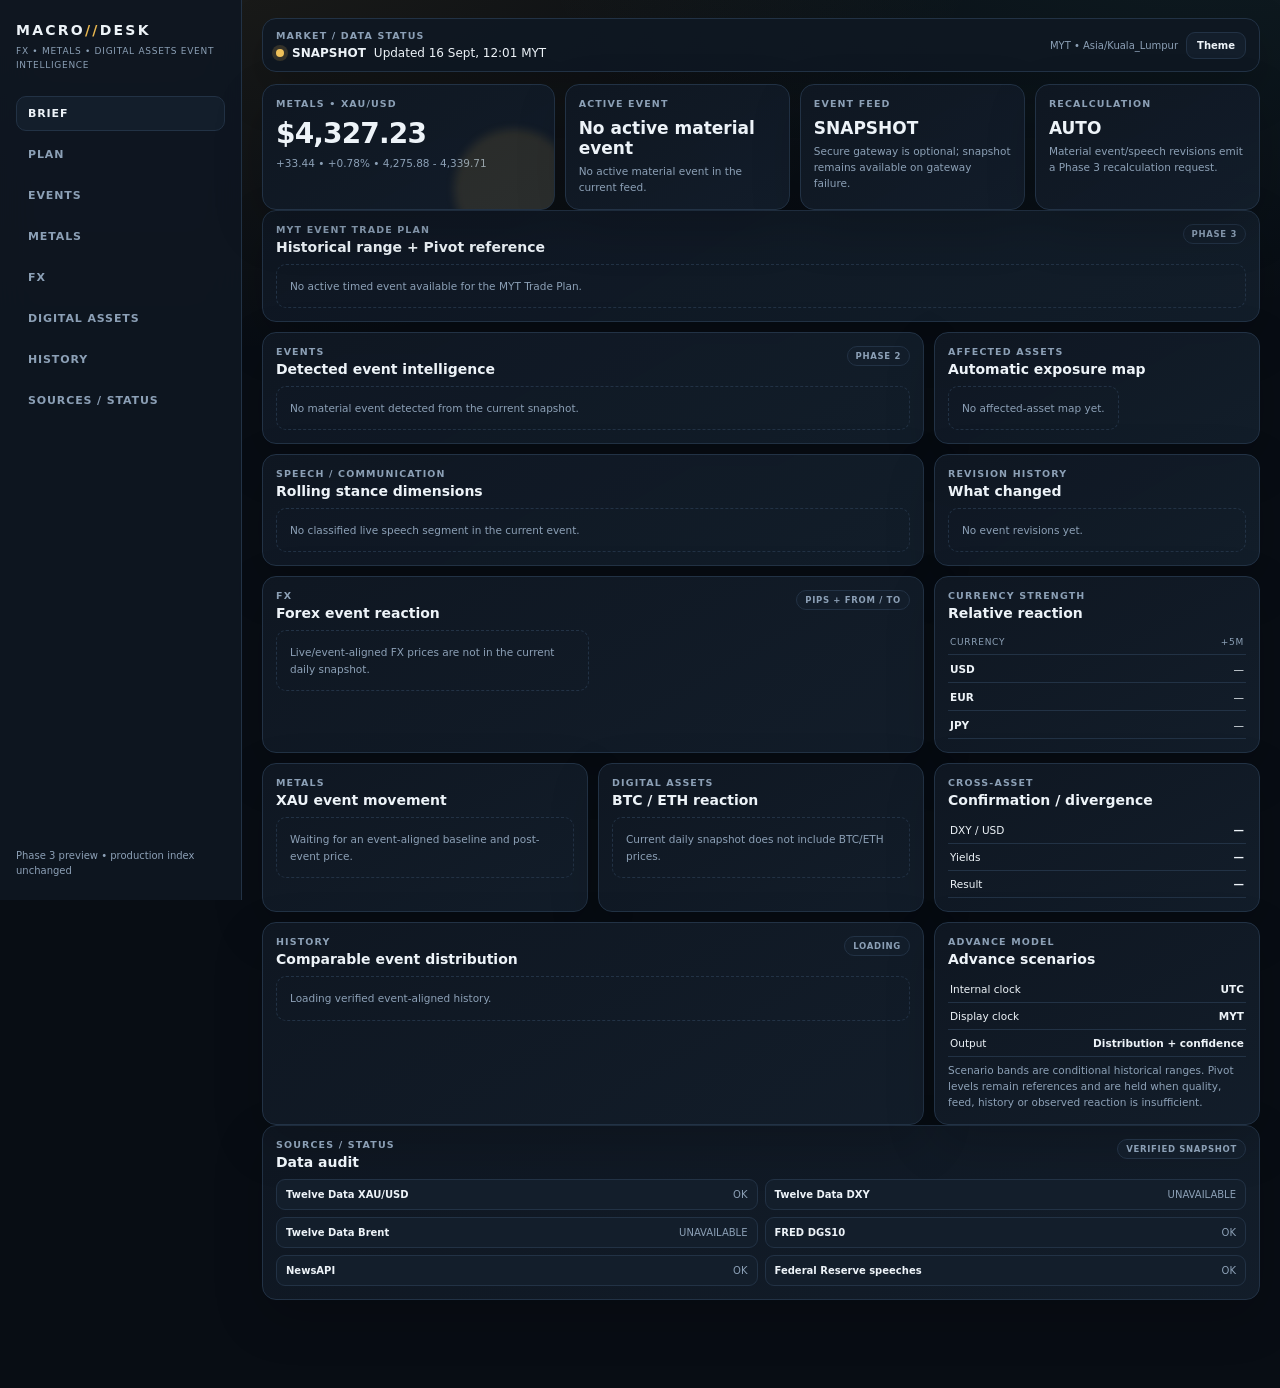
==== commit ab70cbd9: "ui: add runtime historical model surface" ====
--- a/macro-preview.html
+++ b/macro-preview.html
@@ -7,7 +7,7 @@
 <section class="content-grid" data-view-section="BRIEF EVENTS"><article class="panel span-2"><div class="eyebrow">SPEECH / COMMUNICATION</div><h2>Rolling stance dimensions</h2><div id="speech-panel"></div></article><article class="panel"><div class="eyebrow">REVISION HISTORY</div><h2>What changed</h2><div id="revision-list"></div></article></section>
 <section class="content-grid" data-view-section="BRIEF FX"><article class="panel span-2"><div class="section-head"><div><div class="eyebrow">FX</div><h2>Forex event reaction</h2></div><span class="badge">PIPS + FROM / TO</span></div><div id="fx-reactions" class="reaction-grid"><div class="empty-state">Live/event-aligned FX prices are not in the current daily snapshot.</div></div></article><article class="panel"><div class="eyebrow">CURRENCY STRENGTH</div><h2>Relative reaction</h2><div class="mini-table"><div><span>Currency</span><span>+5m</span></div><div><strong>USD</strong><span>—</span></div><div><strong>EUR</strong><span>—</span></div><div><strong>JPY</strong><span>—</span></div></div></article></section>
 <section class="content-grid" data-view-section="BRIEF METALS DIGITAL ASSETS"><article class="panel"><div class="eyebrow">METALS</div><h2>XAU event movement</h2><div id="metal-reaction" class="empty-state">Waiting for an event-aligned baseline and post-event price.</div></article><article class="panel"><div class="eyebrow">DIGITAL ASSETS</div><h2>BTC / ETH reaction</h2><div id="digital-reactions" class="empty-state">Current daily snapshot does not include BTC/ETH prices.</div></article><article class="panel"><div class="eyebrow">CROSS-ASSET</div><h2>Confirmation / divergence</h2><div class="state-row"><span>DXY / USD</span><strong>—</strong></div><div class="state-row"><span>Yields</span><strong>—</strong></div><div class="state-row"><span>Result</span><strong>—</strong></div></article></section>
-<section class="content-grid" data-view-section="BRIEF HISTORY PLAN"><article class="panel span-2"><div class="eyebrow">HISTORY</div><h2>Comparable event distribution</h2><div class="empty-state">Historical conditional pip/price distributions appear only when trustworthy event-aligned records are available.</div></article><article class="panel"><div class="eyebrow">RANGE / VOLATILITY</div><h2>Advance model</h2><div class="empty-state">Scenario bands show distributions and Pivot confluence references rather than one fixed prediction.</div></article></section>
+<section class="content-grid" data-view-section="BRIEF HISTORY PLAN"><article class="panel span-2"><div class="section-head"><div><div class="eyebrow">HISTORY</div><h2>Comparable event distribution</h2></div><span id="history-data-status" class="badge">LOADING</span></div><div id="history-model-host" class="empty-state">Loading verified event-aligned history.</div></article><article class="panel"><div class="eyebrow">ADVANCE MODEL</div><h2>Advance scenarios</h2><div class="state-row"><span>Internal clock</span><strong>UTC</strong></div><div class="state-row"><span>Display clock</span><strong>MYT</strong></div><div class="state-row"><span>Output</span><strong>Distribution + confidence</strong></div><div class="hero-meta">Scenario bands are conditional historical ranges. Pivot levels remain references and are held when quality, feed, history or observed reaction is insufficient.</div></article></section>
 <section class="panel" data-view-section="BRIEF SOURCES"><div class="section-head"><div><div class="eyebrow">SOURCES / STATUS</div><h2>Data audit</h2></div><span id="verified-badge" class="badge">—</span></div><div id="source-list" class="source-list"></div></section></main>
 <nav class="bottom-nav" aria-label="Mobile navigation"><button data-view="PLAN">PLAN</button><button data-view="EVENTS">EVENTS</button><button data-view="FX">FX</button><button data-view="METALS">METALS</button><button data-view="MORE" class="active">MORE</button></nav></div>
-<script src="./xauusd-data.js"></script><script type="module" src="./macro/ui/app.mjs"></script></body></html>
+<script src="./xauusd-data.js"></script><script type="module" src="./macro/ui/app.mjs"></script></body></html>
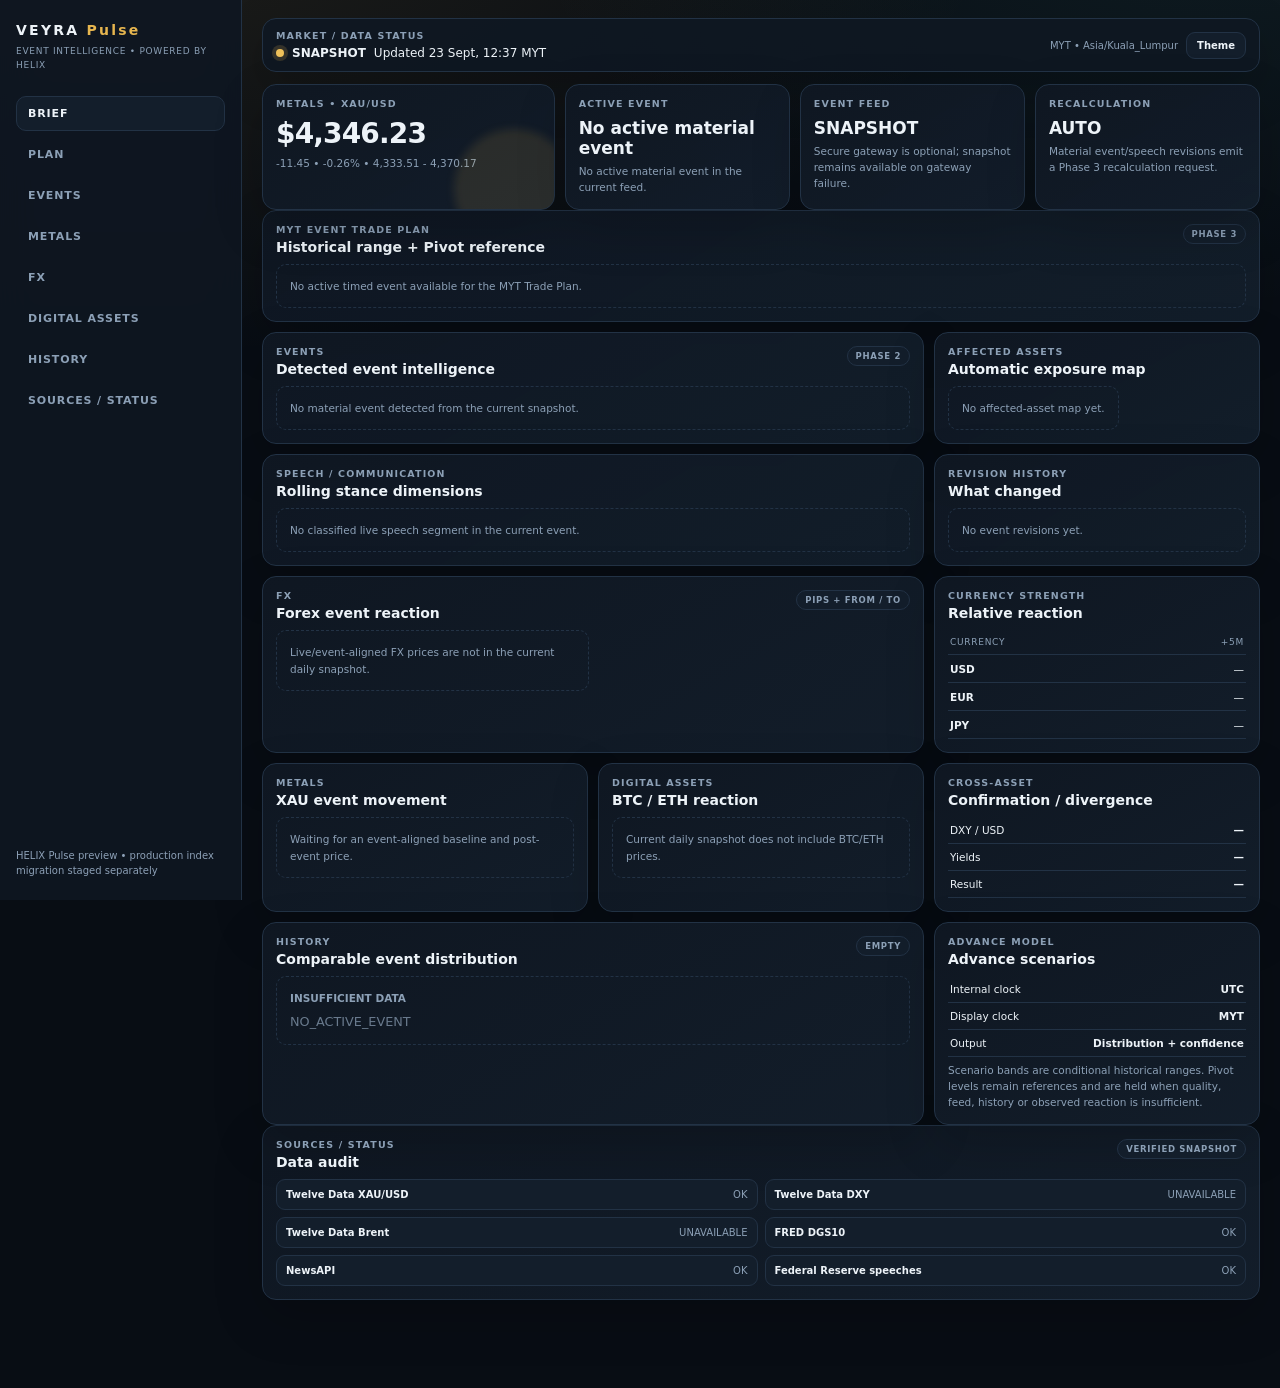
==== commit 740dfaf0: "feat: brand macro preview as VEYRA Pulse" ====
--- a/macro-preview.html
+++ b/macro-preview.html
@@ -1,5 +1,5 @@
-<!doctype html><html lang="en" data-theme="dark"><head><meta charset="utf-8"><meta name="viewport" content="width=device-width, initial-scale=1, viewport-fit=cover"><meta name="color-scheme" content="dark light"><meta name="theme-color" content="#080d14"><title>MACRO//DESK — FX • Metals • Digital Assets Event Intelligence</title><link rel="stylesheet" href="./macro/ui/macro-desk.css"><link rel="stylesheet" href="./macro/ui/phase2.css"><link rel="stylesheet" href="./macro/ui/phase3.css"></head><body>
-<div class="app-shell"><aside class="rail" aria-label="MACRO DESK navigation"><div class="brand-block"><div class="brand">MACRO<span>//</span>DESK</div><div class="brand-sub">FX • Metals • Digital Assets Event Intelligence</div></div><nav class="rail-nav" aria-label="Primary"><button class="nav-item active" data-view="BRIEF">BRIEF</button><button class="nav-item" data-view="PLAN">PLAN</button><button class="nav-item" data-view="EVENTS">EVENTS</button><button class="nav-item" data-view="METALS">METALS</button><button class="nav-item" data-view="FX">FX</button><button class="nav-item" data-view="DIGITAL ASSETS">DIGITAL ASSETS</button><button class="nav-item" data-view="HISTORY">HISTORY</button><button class="nav-item" data-view="SOURCES">SOURCES / STATUS</button></nav><div class="rail-foot">Phase 3 preview • production index unchanged</div></aside>
+<!doctype html><html lang="en" data-theme="dark"><head><meta charset="utf-8"><meta name="viewport" content="width=device-width, initial-scale=1, viewport-fit=cover"><meta name="color-scheme" content="dark light"><meta name="theme-color" content="#080d14"><title>VEYRA Pulse — Event Intelligence</title><link rel="stylesheet" href="./macro/ui/macro-desk.css"><link rel="stylesheet" href="./macro/ui/phase2.css"><link rel="stylesheet" href="./macro/ui/phase3.css"></head><body>
+<div class="app-shell"><aside class="rail" aria-label="VEYRA Pulse navigation"><div class="brand-block"><div class="brand">VEYRA <span>Pulse</span></div><div class="brand-sub">Event Intelligence • Powered by HELIX</div></div><nav class="rail-nav" aria-label="Primary"><button class="nav-item active" data-view="BRIEF">BRIEF</button><button class="nav-item" data-view="PLAN">PLAN</button><button class="nav-item" data-view="EVENTS">EVENTS</button><button class="nav-item" data-view="METALS">METALS</button><button class="nav-item" data-view="FX">FX</button><button class="nav-item" data-view="DIGITAL ASSETS">DIGITAL ASSETS</button><button class="nav-item" data-view="HISTORY">HISTORY</button><button class="nav-item" data-view="SOURCES">SOURCES / STATUS</button></nav><div class="rail-foot">HELIX Pulse preview • production index migration staged separately</div></aside>
 <main class="main"><header class="status-strip"><div><div class="eyebrow">MARKET / DATA STATUS</div><div class="status-line"><span id="status-dot" class="status-dot"></span><strong id="feed-status">SNAPSHOT</strong><span id="updated-at">—</span></div></div><div class="status-actions"><span class="time-zone">MYT • Asia/Kuala_Lumpur</span><button id="theme-toggle" class="ghost-btn" type="button">Theme</button></div></header>
 <section class="hero-grid" data-view-section="BRIEF PLAN METALS EVENTS"><article class="panel hero-card accent-card"><div class="eyebrow">METALS • XAU/USD</div><div id="xau-price" class="hero-value">—</div><div id="xau-change" class="hero-meta">—</div></article><article class="panel hero-card"><div class="eyebrow">ACTIVE EVENT</div><div id="active-event" class="hero-label">No active material event</div><div id="active-event-meta" class="hero-meta">—</div></article><article class="panel hero-card"><div class="eyebrow">EVENT FEED</div><div id="event-feed-state" class="hero-label">SNAPSHOT</div><div class="hero-meta">Secure gateway is optional; snapshot remains available on gateway failure.</div></article><article class="panel hero-card"><div class="eyebrow">RECALCULATION</div><div class="hero-label">AUTO</div><div class="hero-meta">Material event/speech revisions emit a Phase 3 recalculation request.</div></article></section>
 <section id="trade-plan-section" class="panel" data-view-section="BRIEF PLAN EVENTS"><div class="section-head"><div><div class="eyebrow">MYT EVENT TRADE PLAN</div><h2>Historical range + Pivot reference</h2></div><span class="badge">PHASE 3</span></div><div id="trade-plan-host" class="empty-state">No active timed event available for the MYT Trade Plan.</div></section>
--- a/macro/ui/phase3.css
+++ b/macro/ui/phase3.css
@@ -1 +1 @@
-.trade-plan-card{display:grid;gap:12px;padding:16px;border:1px solid var(--line,#2a3544);border-radius:16px;background:var(--panel,#101722)}.trade-plan-card header,.trade-plan-card footer{display:flex;justify-content:space-between;gap:12px;align-items:flex-start}.trade-plan-card h2{margin:3px 0 0}.trade-plan-time{font-size:.82rem;opacity:.76}.trade-plan-grid{display:grid;grid-template-columns:repeat(3,minmax(0,1fr));gap:8px}.trade-plan-grid section,.trade-plan-ranges,.trade-plan-pivots{padding:10px;border:1px solid var(--line,#2a3544);border-radius:12px}.trade-plan-grid span,.trade-plan-grid strong,.trade-plan-pivots span{display:block}.trade-plan-grid span{font-size:.72rem;opacity:.68}.trade-plan-ranges{display:flex;gap:14px;flex-wrap:wrap}.trade-plan-pivots{display:grid;gap:6px}.trade-plan-card footer span{font-size:.78rem;opacity:.72}@media(max-width:720px){.trade-plan-grid{grid-template-columns:repeat(2,minmax(0,1fr))}.trade-plan-card header,.trade-plan-card footer{flex-direction:column}.mobile-nav-plan{order:-1}}+.trade-plan-card{display:grid;gap:12px;padding:16px;border:1px solid var(--line,#2a3544);border-radius:16px;background:var(--panel,#101722)}.trade-plan-card header,.trade-plan-card footer{display:flex;justify-content:space-between;gap:12px;align-items:flex-start}.trade-plan-card h2{margin:3px 0 0}.trade-plan-time{font-size:.82rem;opacity:.76}.trade-plan-grid{display:grid;grid-template-columns:repeat(3,minmax(0,1fr));gap:8px}.trade-plan-grid section,.trade-plan-ranges,.trade-plan-pivots{padding:10px;border:1px solid var(--line,#2a3544);border-radius:12px}.trade-plan-grid span,.trade-plan-grid strong,.trade-plan-pivots span{display:block}.trade-plan-grid span{font-size:.72rem;opacity:.68}.trade-plan-ranges{display:flex;gap:14px;flex-wrap:wrap}.trade-plan-pivots{display:grid;gap:6px}.trade-plan-card footer span{font-size:.78rem;opacity:.72}.advance-model{display:grid;gap:12px}.advance-summary,.advance-direction,.advance-confidence,.advance-scenarios{padding:11px;border:1px solid var(--line,#2a3544);border-radius:12px}.advance-summary,.advance-direction{display:flex;gap:14px;align-items:center;justify-content:space-between;flex-wrap:wrap}.advance-summary span,.advance-direction span,.advance-confidence span{font-size:.78rem;opacity:.76}.advance-distribution{display:grid;grid-template-columns:repeat(5,minmax(0,1fr));gap:8px}.advance-distribution>div{display:grid;gap:3px;padding:10px;border:1px solid var(--line,#2a3544);border-radius:12px;text-align:center}.advance-distribution span{font-size:.7rem;opacity:.66}.advance-distribution strong{font-size:1rem}.advance-distribution small{font-size:.72rem;opacity:.72}.advance-confidence{display:grid;gap:5px}.advance-scenarios{display:grid;gap:6px}.advance-scenario-head,.advance-scenario-row{display:grid;grid-template-columns:1fr 1fr 1fr;gap:8px;align-items:center}.advance-scenario-head{font-size:.7rem;opacity:.62}.advance-scenario-row{padding:7px 0;border-top:1px solid var(--line,#2a3544)}.advance-scenario-row strong{text-align:center}.advance-scenario-row span:last-child{text-align:right}.advance-empty{display:grid;gap:5px}.advance-empty span{font-size:.8rem;opacity:.72}@media(max-width:720px){.trade-plan-grid{grid-template-columns:repeat(2,minmax(0,1fr))}.trade-plan-card header,.trade-plan-card footer{flex-direction:column}.mobile-nav-plan{order:-1}.advance-distribution{grid-template-columns:repeat(2,minmax(0,1fr))}.advance-distribution>div:nth-child(5){grid-column:1/-1}.advance-summary,.advance-direction{align-items:flex-start;flex-direction:column}.advance-scenario-head,.advance-scenario-row{grid-template-columns:1.2fr .9fr 1fr;font-size:.78rem}}
